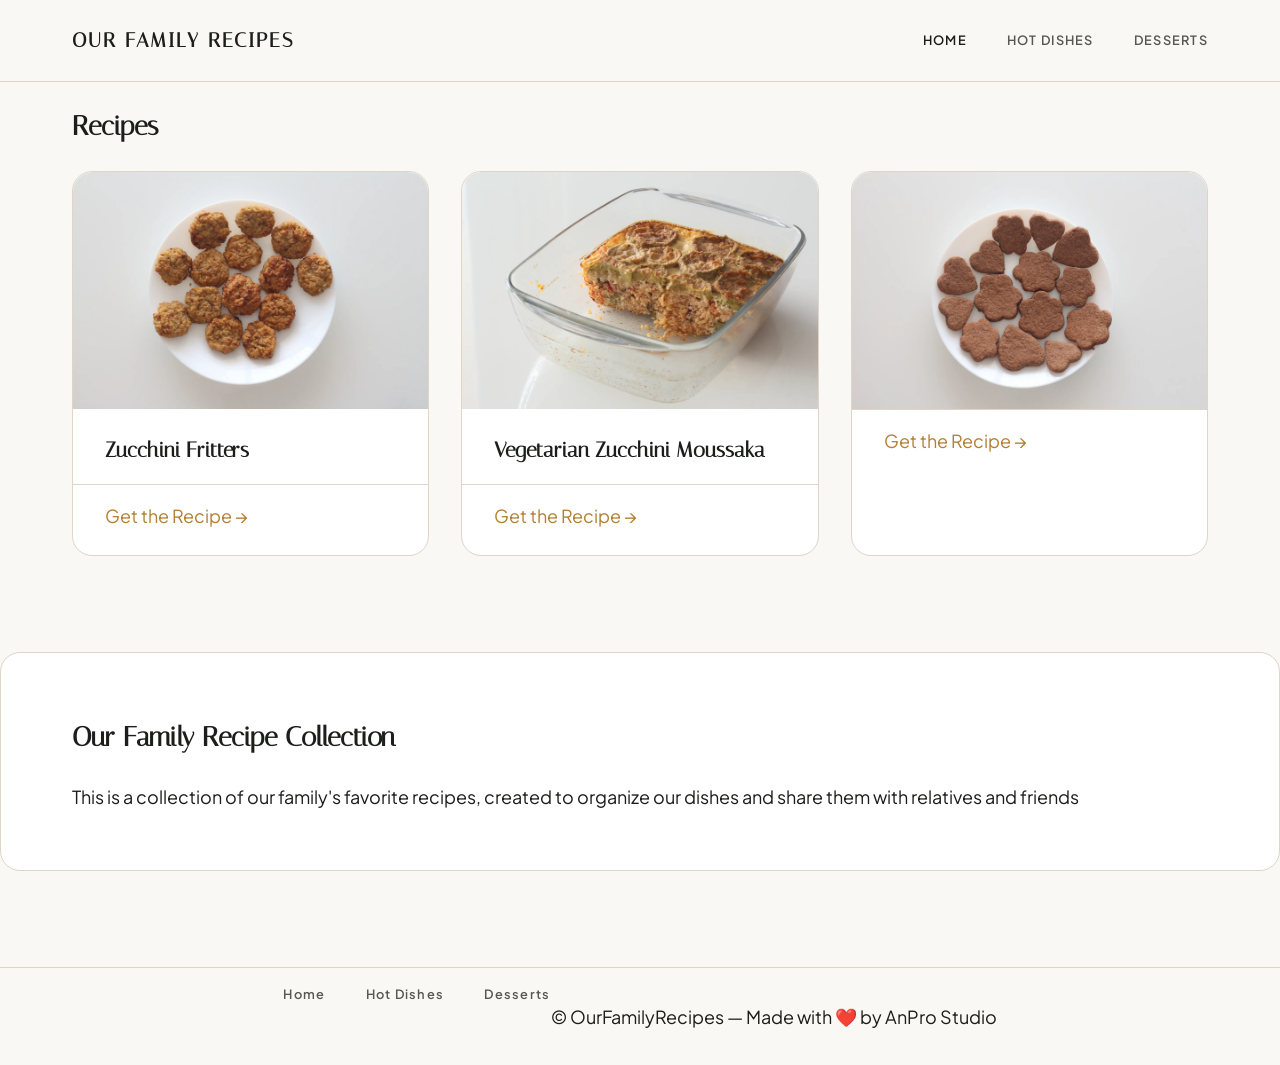
==== index.html @ 80f6c720 "Feat: link JavaScript file" ====
<!DOCTYPE html>
<html lang="en">
<head>
    <meta charset="UTF-8">
    <meta name="viewport" content="width=device-width, initial-scale=1.0">
    <title>Our Family Recipes</title>
    <link rel="preconnect" href="https://fonts.googleapis.com">
    <link rel="preconnect" href="https://fonts.gstatic.com" crossorigin">
    <link href="https://fonts.googleapis.com/css2?family=Italiana&family=Plus+Jakarta+Sans:wght@400;500;600;700&display=swap" rel="stylesheet">
    <link rel="stylesheet" href="./style.css">
</head>
<body>
    <header>
        <div class="container">
            <a href="./index.html" class="logo">Our Family Recipes</a>
            <nav>
                <ul>
                    <li><a href="./index.html" class="active">Home</a></li>
                    <li><a href="./hot-dishes/">Hot Dishes</a></li>
                    <li><a href="./desserts/">Desserts</a></li>
                </ul>
            </nav>
        </div>
    </header>

    <main>
        <section class="recipe-grid">
            <div class="container">
                <h1>Recipes</h1>
                <ul>
                    <li class="recipe-card">
                        <a href="./recipes/zucchini-fritters.html">
                            <img src="./images/zucchini-fritters.webp" alt="Zucchini fritters" width="1600" height="1067">
                            <h3>Zucchini Fritters</h3>
                            <span class="recipe-cta">Get the Recipe →</span>
                        </a>
                    </li>

                    <li class="recipe-card">
                        <a href="./recipes/vegetarian-zucchini-moussaka.html">
                            <img src="./images/vegetarian-zucchini-moussaka.webp" alt="Vegetarian zucchini moussaka" width="1600" height="1067">
                            <h3>Vegetarian Zucchini Moussaka</h3>
                            <span class="recipe-cta">Get the Recipe →</span>
                        </a>
                    </li>

                    <li class="recipe-card">
                        <a href="./recipes/gingerbread-cookies.html">
                            <img src="./images/gingerbread-cookies.webp" alt="Gingerbread cookies" width="1600" height="1067">
                            <span class="recipe-cta">Get the Recipe →</span>
                        </a>
                    </li>
                </ul>
            </div>
        </section>

        <section class="about">
            <div class="container">
                <h2>Our Family Recipe Collection</h2>
                <p>This is a collection of our family's favorite recipes, created to organize our dishes and share them with relatives and friends</p>
            </div>
        </section>
    </main>

    <footer>
        <div class="container">
            <nav class="footer-nav">
                <ul>
                    <li><a href="./index.html">Home</a></li>
                    <li><a href="./hot-dishes/">Hot Dishes</a></li>
                    <li><a href="./desserts/">Desserts</a></li>
                </ul>
            </nav>
            <p>© <span id="year"></span> OurFamilyRecipes — Made with ❤️ by AnPro Studio</p>
        </div>
    </footer>
    <script src="./script.js"></script>
</body>
</html>
---- style.css ----
/* - VARIEBLES - */

:root {
    --bg-color: #FAF8F5;
    --bg-card: #FFFFFF;
    --text-primary: #1C1E1B;
    --text-secondary: #595753;
    --font-heading: 'Italiana', serif;
    --font-body: 'Plus Jakarta Sans', sans-serif;
    --transition-smooth: all 0.3s ease;
    --radius: 1.25rem;
    --border: #dfd5c6;
}

/* - BASE - */

* {
    box-sizing: border-box;
}

body {
    min-height: 100vh;
    min-height: 100dvh;
    font-size: 1.125rem;
    font-family: var(--font-body);
    line-height: 1.65;
    -webkit-font-smoothing: antialiased;
    -moz-osx-font-smoothing: grayscale;
    color: var(--text-primary);
    background-color: var(--bg-color);
    display: flex;
    flex-direction: column;
    margin: 0;
}

ul {
    list-style-type: none;
    margin: 0;
    padding: 0;
}

a {
    text-decoration: none;
    color: inherit;
}

a:focus-visible {
    outline: 3px solid #ff9900;
    outline-offset: 4px;
}

h1, h2, h3, .logo {
    font-family: var(--font-heading);
    font-weight: 600;
}

a, .recipe-card {
    transition: var(--transition-smooth);
}

.active {
    color: var(--text-primary);
}

/* - LAYOUT - */

.container {
    max-width: 1200px;
    margin-inline: auto;
    padding-inline: 2rem;
}

/* - HEADER - */

header {
    border-bottom: 1px solid var(--border);
}

header .container {
    display: flex;
    justify-content: space-between;
    gap: 2rem;
    align-items: center;
    flex-wrap: wrap;
    font-family: var(--font-heading);
    text-transform: uppercase;
    padding-block: 1.5rem;
}

.logo {
    font-size: 1.25rem;
    letter-spacing: 0.1em;
}

nav ul {
    display: flex;
    gap: 2.5rem;
    font-family: var(--font-body);
    font-size: 0.8rem;
    font-weight: 600;
    letter-spacing: 0.1em;
    color: var(--text-secondary);
}

nav ul li:hover {
    color: var(--text-primary);
}

/* - MAIN - */

main {
    flex: 1;
} 

/* - RECIPE-FORM - */

.recipe-form {
    padding-block: 1.5rem;
}

.recipe-form .container {
    display: flex;
    justify-content: space-between;
    gap: 2rem;
    align-items: center;
    flex-wrap: wrap;
}

.recipe-form h1 {
    font-size: 2.5rem;
    margin: 0;
}

.search-form {
    flex: 0 1 340px;
    position: relative;
}

.search-form::before {
    content: "";
    position: absolute;
    left: 1rem;
    top: 50%;
    transform: translateY(-50%);
    width: 1.2rem;
    height: 1.2rem;
    pointer-events: none;
    background-image: url("data:image/svg+xml,%3Csvg xmlns='http://www.w3.org/2000/svg' viewBox='0 0 24 24' fill='none' stroke='%23666666' stroke-width='2' stroke-linecap='round' stroke-linejoin='round'%3E%3Ccircle cx='11' cy='11' r='8'%3E%3C/circle%3E%3Cline x1='21' y1='21' x2='16.65' y2='16.65'%3E%3C/line%3E%3C/svg%3E");
    background-repeat: no-repeat;
    background-size: contain;
}

.search-input {
    width: 100%;
    padding: 0.75rem 1rem 0.75rem 2.7rem;
    border-radius: var(--radius);
    background-color: var(--bg-card);
    border: 1px solid var(--border);
    outline: none;
}

/* - RECIPE-CARDS - */

.recipe-grid .container ul {
    display: flex;
    flex-wrap: wrap;
    gap: 2rem;
}

.recipe-card {
    flex: 1 1 300px;
    border-radius: var(--radius);
    border: 1px solid var(--border);
    background-color: var(--bg-card);
    display: flex;
    flex-direction: column;
}

.recipe-card img {
    width: 100%;
    height: auto;
    border-radius: var(--radius) var(--radius) 0 0;
}

.recipe-cta {
    margin-top: auto;
    padding: 1rem 2rem 1.5rem;
    border-top: 1px solid var(--border);
    color: #b37f32;
}

.recipe-card h3 {
    margin: 0;
    padding: 1.5rem 2rem 1rem 2rem;
}

.recipe-card a {
    display: flex;
    flex-direction: column;
    position: relative;
}

.category-badge {
    position: absolute;
    top: 14px;
    left: 14px;
    background: rgba(255, 255, 255, 0.92);
    backdrop-filter: blur(4px);
    padding: 4px 12px;
    border-radius: var(--radius);
    font-size: 0.65rem;
    font-weight: 700;
    letter-spacing: 1px;
    text-transform: uppercase;
    color: var(--text-primary);
}

.recipe-card:hover {
    transform: translateY(-4px);
    box-shadow: 0 10px 30px rgba(0,0,0,.08 );
}

/* - ABOUT - */

.about {
    border: 1px solid var(--border);
    background-color: var(--bg-card);
    padding-block: 2.5rem;
    margin-block: 6rem;
    border-radius: var(--radius);
}

/* - FOOTER - */
footer .container {
    display: flex;
    justify-content: center;
}

footer {
    border-top: 1px solid var(--border);
    padding-block: 1rem;
}
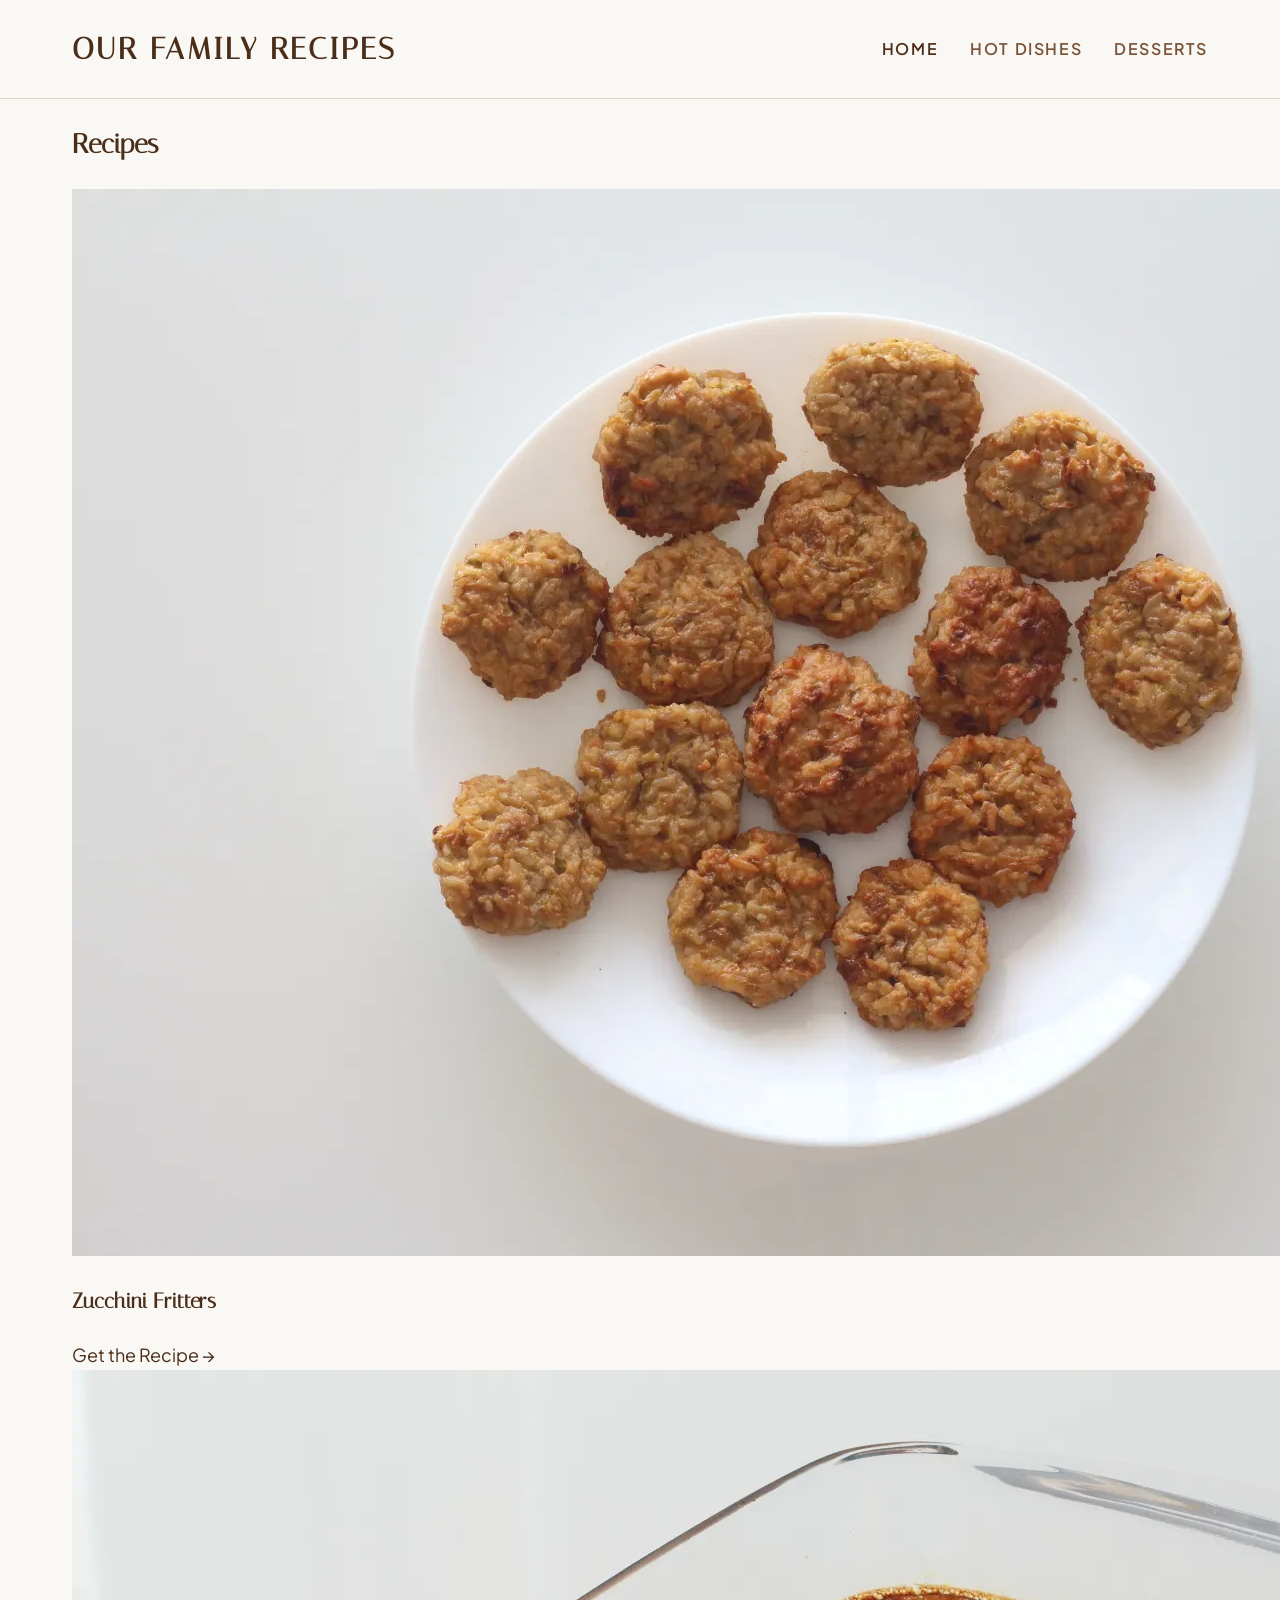
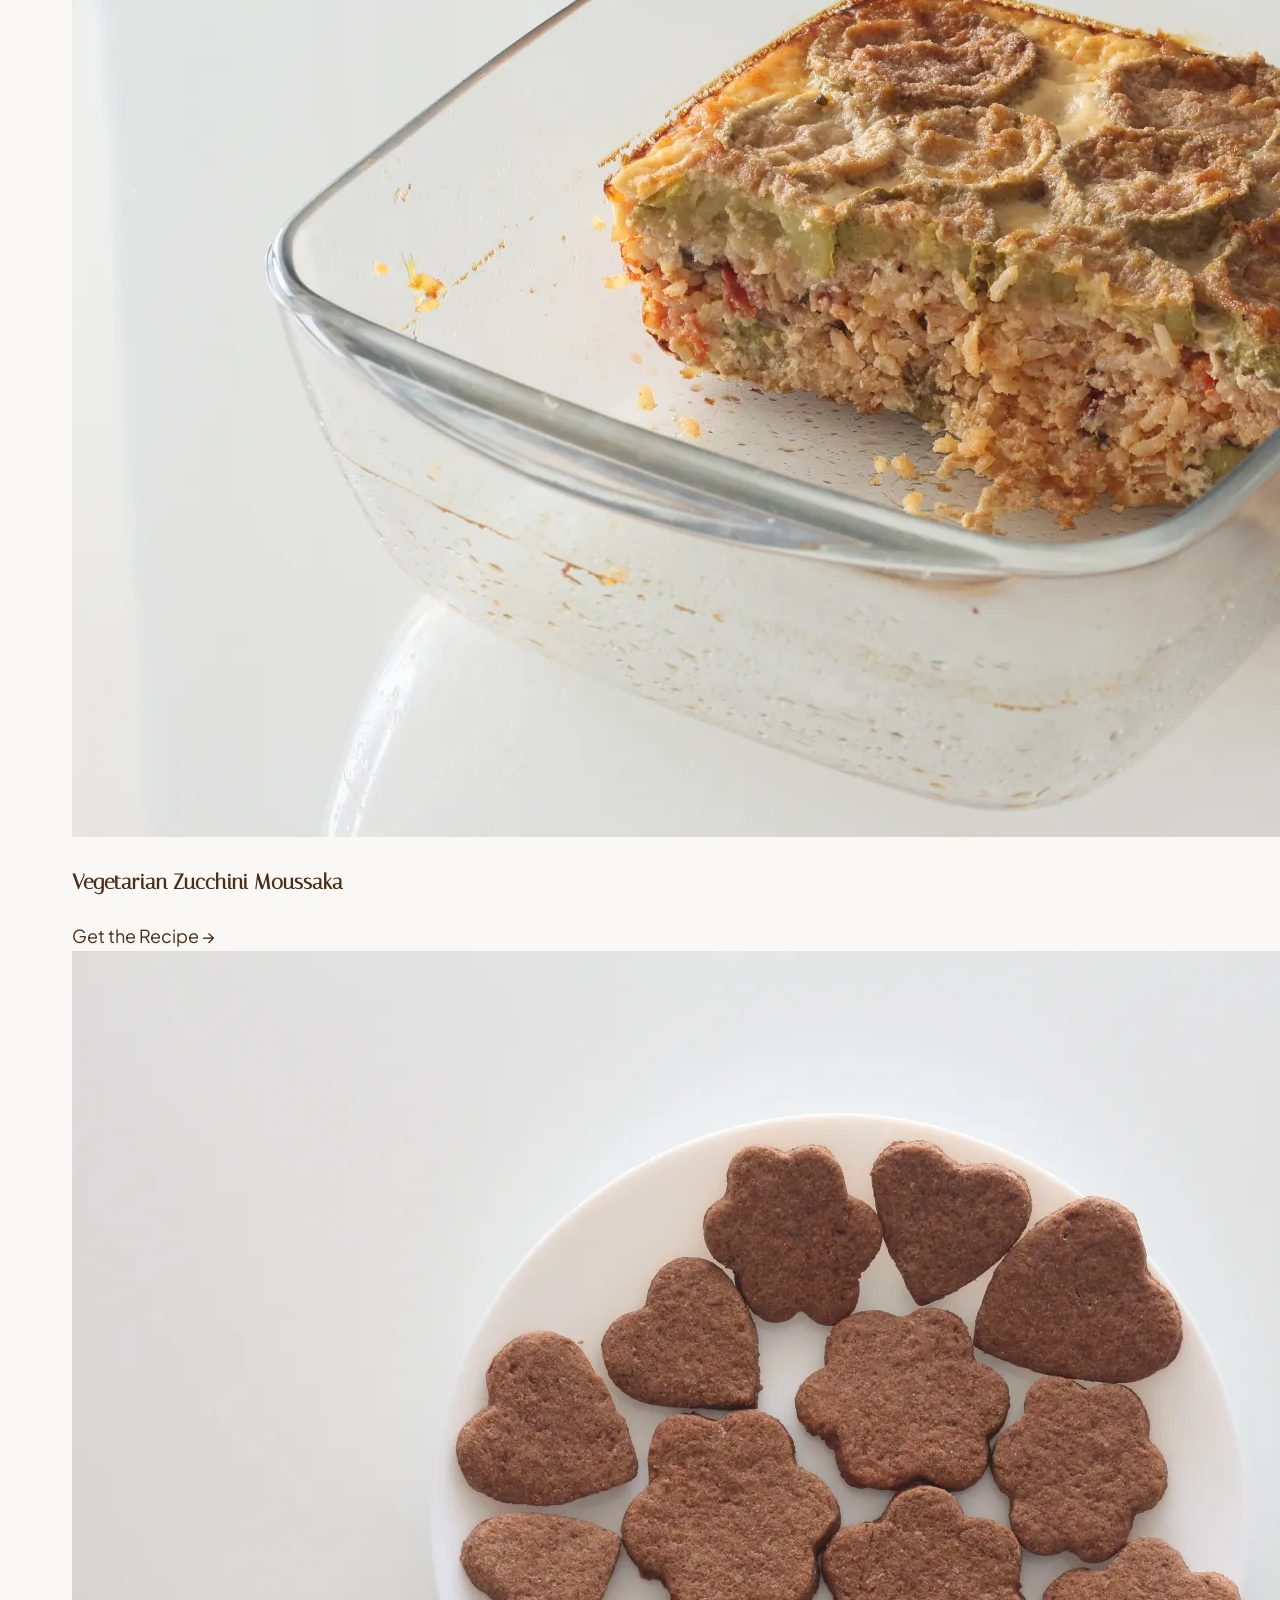
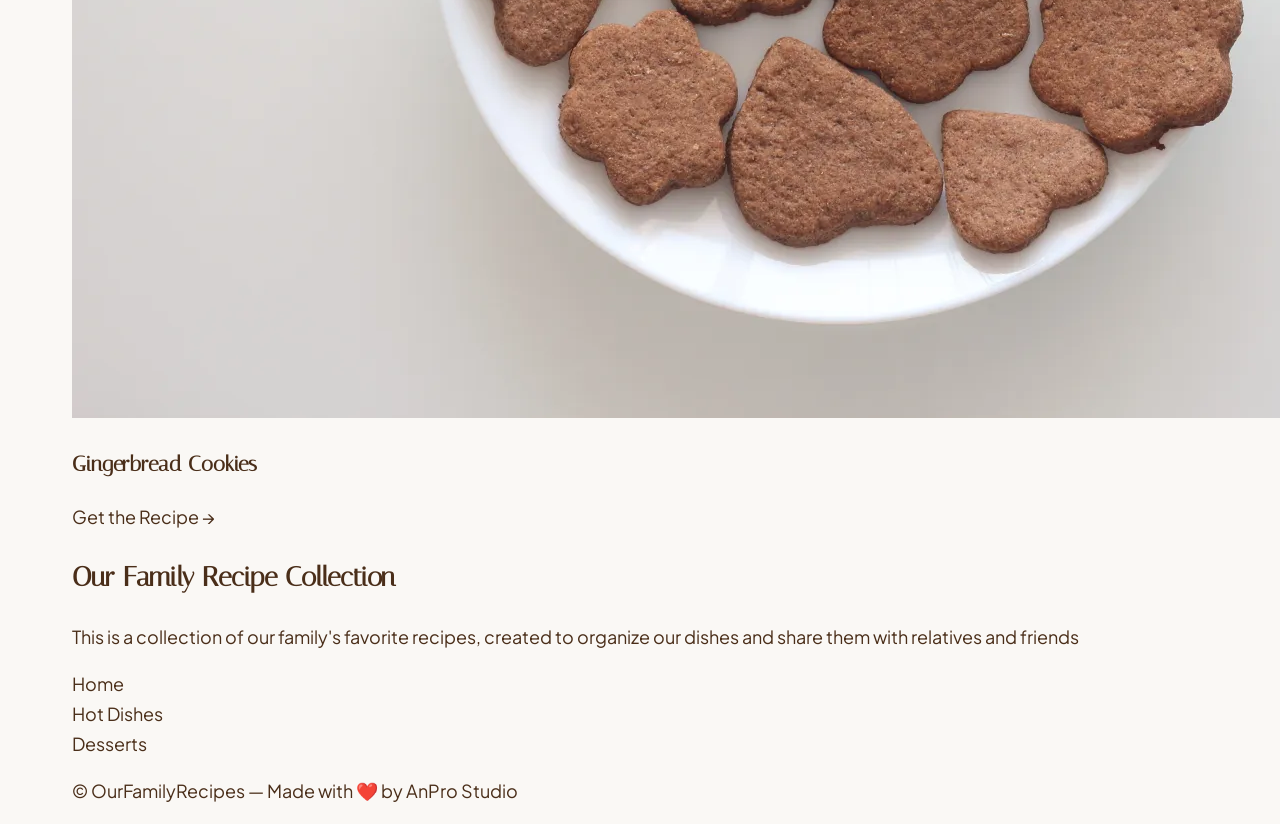
==== commit 6a6712a4: "Feat: add title to gingerbread cookies card" ====
--- a/index.html
+++ b/index.html
@@ -47,6 +47,7 @@
                     <li class="recipe-card">
                         <a href="./recipes/gingerbread-cookies.html">
                             <img src="./images/gingerbread-cookies.webp" alt="Gingerbread cookies" width="1600" height="1067">
+                            <h3>Gingerbread Cookies</h3>
                             <span class="recipe-cta">Get the Recipe →</span>
                         </a>
                     </li>
--- a/style.css
+++ b/style.css
@@ -1,50 +1,65 @@
-/* - VARIEBLES - */
+/* ==========================================================================
+   Design Tokens
+   ========================================================================== */
 
 :root {
-    --bg-color: #FAF8F5;
-    --bg-card: #FFFFFF;
-    --text-primary: #1C1E1B;
-    --text-secondary: #595753;
+    /* Colors: Surfaces */
+    --color-bg-base: #faf8f5;
+    --color-bg-surface: #ffffff;
+
+    /* Colors: Typography & Accents */
+    --color-text-primary: #4a2e19;
+    --color-text-secondary: #7a5338;
+    --text-accent: #c4722b;
+
+    /* Colors: Borders */
+    --color-border: #dfd5c6;
+
+    /* Typography */
     --font-heading: 'Italiana', serif;
     --font-body: 'Plus Jakarta Sans', sans-serif;
-    --transition-smooth: all 0.3s ease;
-    --radius: 1.25rem;
-    --border: #dfd5c6;
+
+    /* Layout & Motion */
+    --radius-lg: 1.25rem;
+    --transition-base: all 0.3s ease;
 }
 
-/* - BASE - */
+/* ==========================================================================
+   Base
+   ========================================================================== */
 
-* {
+   *, *::before, *::after {
     box-sizing: border-box;
-}
+   }
 
-body {
+   body {
     min-height: 100vh;
     min-height: 100dvh;
+    font-family: var(--font-body);
     font-size: 1.125rem;
-    font-family: var(--font-body);
     line-height: 1.65;
+    color: var(--color-text-primary);
+    background-color: var(--color-bg-base);
     -webkit-font-smoothing: antialiased;
     -moz-osx-font-smoothing: grayscale;
-    color: var(--text-primary);
-    background-color: var(--bg-color);
+    text-rendering: optimizeLegibility;
     display: flex;
     flex-direction: column;
     margin: 0;
-}
+   }
 
-ul {
+   ul {
     list-style-type: none;
     margin: 0;
     padding: 0;
-}
+   }
 
-a {
+   a {
     text-decoration: none;
     color: inherit;
-}
+   }
 
-a:focus-visible {
+   a:focus-visible {
     outline: 3px solid #ff9900;
     outline-offset: 4px;
 }
@@ -55,188 +70,57 @@
 }
 
 a, .recipe-card {
-    transition: var(--transition-smooth);
+    transition: var(--transition-base);
 }
 
 .active {
-    color: var(--text-primary);
+    color: var(--color-text-primary);
 }
 
-/* - LAYOUT - */
+/* ==========================================================================
+   Layout
+   ========================================================================== */
 
 .container {
-    max-width: 1200px;
+    max-width: 75rem;
     margin-inline: auto;
     padding-inline: 2rem;
 }
 
-/* - HEADER - */
+/* ==========================================================================
+   Header
+   ========================================================================== */
 
 header {
-    border-bottom: 1px solid var(--border);
+    border-bottom: 1px solid var(--color-border);
 }
 
 header .container {
     display: flex;
+    flex-wrap: wrap;
     justify-content: space-between;
     gap: 2rem;
     align-items: center;
-    flex-wrap: wrap;
-    font-family: var(--font-heading);
+    padding-block: 1.5rem;
     text-transform: uppercase;
-    padding-block: 1.5rem;
+}
+
+header .container ul {
+    display: flex;
+    gap: 2rem;
+    font-family: var(--font-body);
+    font-size: 1rem;
+    font-weight: 600;
+    letter-spacing: 0.1em;
+    color: var(--color-text-secondary);
 }
 
 .logo {
-    font-size: 1.25rem;
-    letter-spacing: 0.1em;
+    font-size: 1.9rem;
+    letter-spacing: 0.08em;
 }
 
-nav ul {
-    display: flex;
-    gap: 2.5rem;
-    font-family: var(--font-body);
-    font-size: 0.8rem;
-    font-weight: 600;
-    letter-spacing: 0.1em;
-    color: var(--text-secondary);
+.logo:hover {
+    color: var(--text-accent);
 }
 
-nav ul li:hover {
-    color: var(--text-primary);
-}
-
-/* - MAIN - */
-
-main {
-    flex: 1;
-} 
-
-/* - RECIPE-FORM - */
-
-.recipe-form {
-    padding-block: 1.5rem;
-}
-
-.recipe-form .container {
-    display: flex;
-    justify-content: space-between;
-    gap: 2rem;
-    align-items: center;
-    flex-wrap: wrap;
-}
-
-.recipe-form h1 {
-    font-size: 2.5rem;
-    margin: 0;
-}
-
-.search-form {
-    flex: 0 1 340px;
-    position: relative;
-}
-
-.search-form::before {
-    content: "";
-    position: absolute;
-    left: 1rem;
-    top: 50%;
-    transform: translateY(-50%);
-    width: 1.2rem;
-    height: 1.2rem;
-    pointer-events: none;
-    background-image: url("data:image/svg+xml,%3Csvg xmlns='http://www.w3.org/2000/svg' viewBox='0 0 24 24' fill='none' stroke='%23666666' stroke-width='2' stroke-linecap='round' stroke-linejoin='round'%3E%3Ccircle cx='11' cy='11' r='8'%3E%3C/circle%3E%3Cline x1='21' y1='21' x2='16.65' y2='16.65'%3E%3C/line%3E%3C/svg%3E");
-    background-repeat: no-repeat;
-    background-size: contain;
-}
-
-.search-input {
-    width: 100%;
-    padding: 0.75rem 1rem 0.75rem 2.7rem;
-    border-radius: var(--radius);
-    background-color: var(--bg-card);
-    border: 1px solid var(--border);
-    outline: none;
-}
-
-/* - RECIPE-CARDS - */
-
-.recipe-grid .container ul {
-    display: flex;
-    flex-wrap: wrap;
-    gap: 2rem;
-}
-
-.recipe-card {
-    flex: 1 1 300px;
-    border-radius: var(--radius);
-    border: 1px solid var(--border);
-    background-color: var(--bg-card);
-    display: flex;
-    flex-direction: column;
-}
-
-.recipe-card img {
-    width: 100%;
-    height: auto;
-    border-radius: var(--radius) var(--radius) 0 0;
-}
-
-.recipe-cta {
-    margin-top: auto;
-    padding: 1rem 2rem 1.5rem;
-    border-top: 1px solid var(--border);
-    color: #b37f32;
-}
-
-.recipe-card h3 {
-    margin: 0;
-    padding: 1.5rem 2rem 1rem 2rem;
-}
-
-.recipe-card a {
-    display: flex;
-    flex-direction: column;
-    position: relative;
-}
-
-.category-badge {
-    position: absolute;
-    top: 14px;
-    left: 14px;
-    background: rgba(255, 255, 255, 0.92);
-    backdrop-filter: blur(4px);
-    padding: 4px 12px;
-    border-radius: var(--radius);
-    font-size: 0.65rem;
-    font-weight: 700;
-    letter-spacing: 1px;
-    text-transform: uppercase;
-    color: var(--text-primary);
-}
-
-.recipe-card:hover {
-    transform: translateY(-4px);
-    box-shadow: 0 10px 30px rgba(0,0,0,.08 );
-}
-
-/* - ABOUT - */
-
-.about {
-    border: 1px solid var(--border);
-    background-color: var(--bg-card);
-    padding-block: 2.5rem;
-    margin-block: 6rem;
-    border-radius: var(--radius);
-}
-
-/* - FOOTER - */
-footer .container {
-    display: flex;
-    justify-content: center;
-}
-
-footer {
-    border-top: 1px solid var(--border);
-    padding-block: 1rem;
-}
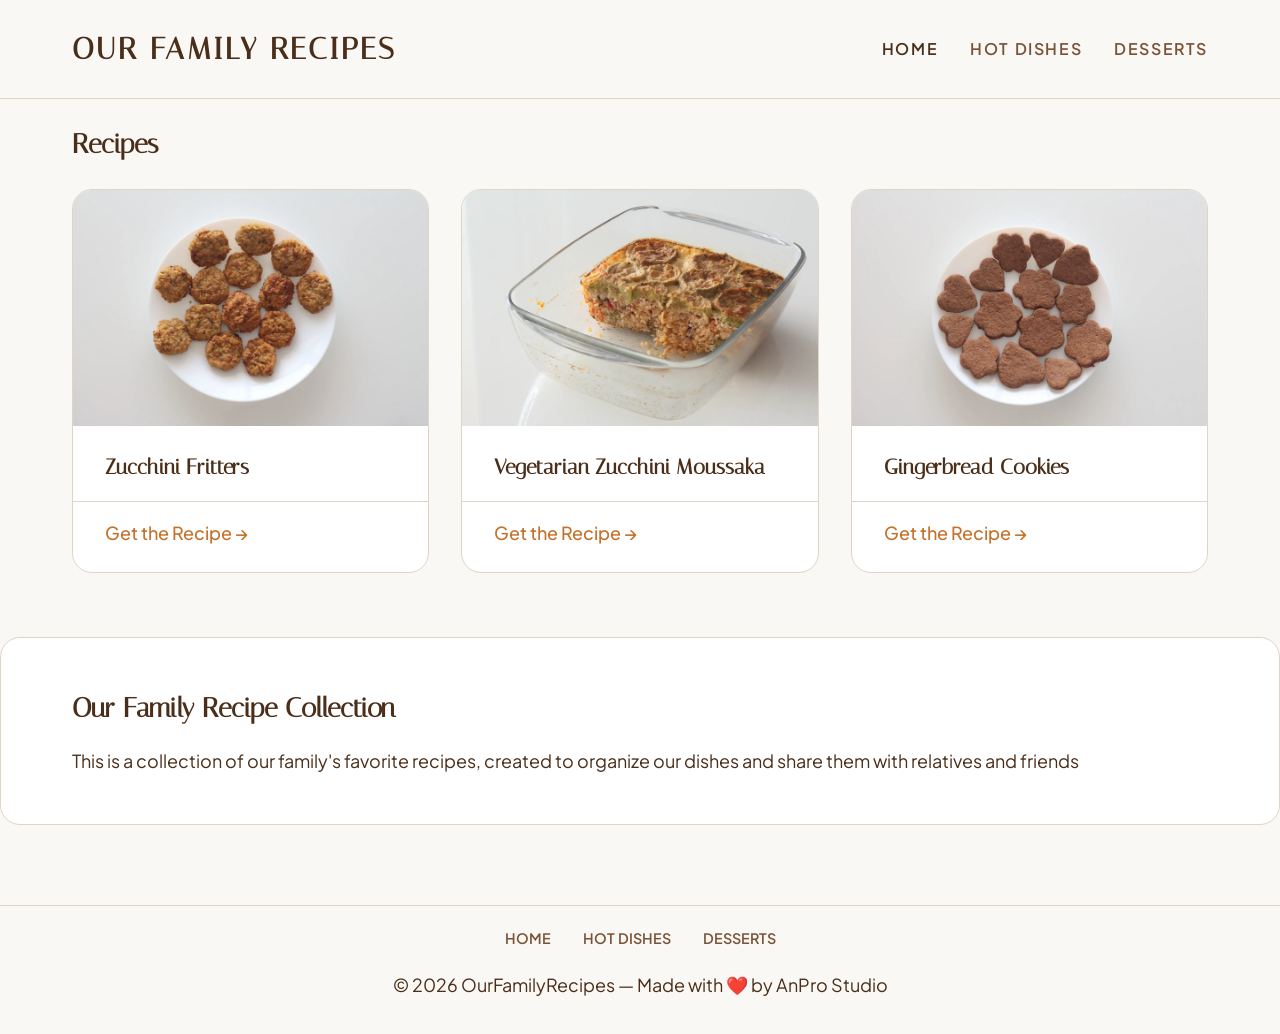
==== commit 7b5ac88d: "Fix: fix broken font preconnect tag syntax" ====
--- a/index.html
+++ b/index.html
@@ -5,7 +5,7 @@
     <meta name="viewport" content="width=device-width, initial-scale=1.0">
     <title>Our Family Recipes</title>
     <link rel="preconnect" href="https://fonts.googleapis.com">
-    <link rel="preconnect" href="https://fonts.gstatic.com" crossorigin">
+    <link rel="preconnect" href="https://fonts.gstatic.com" crossorigin>
     <link href="https://fonts.googleapis.com/css2?family=Italiana&family=Plus+Jakarta+Sans:wght@400;500;600;700&display=swap" rel="stylesheet">
     <link rel="stylesheet" href="./style.css">
 </head>
--- a/style.css
+++ b/style.css
@@ -28,11 +28,11 @@
    Base
    ========================================================================== */
 
-   *, *::before, *::after {
+*, *::before, *::after {
     box-sizing: border-box;
-   }
-
-   body {
+}
+
+body {
     min-height: 100vh;
     min-height: 100dvh;
     font-family: var(--font-body);
@@ -46,20 +46,20 @@
     display: flex;
     flex-direction: column;
     margin: 0;
-   }
-
-   ul {
+}
+
+ul {
     list-style-type: none;
     margin: 0;
     padding: 0;
-   }
-
-   a {
+}
+
+a {
     text-decoration: none;
     color: inherit;
-   }
-
-   a:focus-visible {
+}
+
+a:focus-visible {
     outline: 3px solid #ff9900;
     outline-offset: 4px;
 }
@@ -124,3 +124,182 @@
     color: var(--text-accent);
 }
 
+/* ==========================================================================
+   Main: Recipe Grid
+   ========================================================================== */
+
+.recipe-card {
+    display: flex;
+    flex-direction: column;
+    background-color: var(--color-bg-surface);
+    border: 1px solid var(--color-border);
+    border-radius: var(--radius-lg);
+    overflow: hidden;
+}
+
+.recipe-card img {
+    width: 100%;
+    height: auto;
+}
+
+.recipe-grid .container ul {
+    display: grid;
+    grid-template-columns: repeat(auto-fit,
+    minmax(300px, 1fr));
+    gap: 2rem;
+}
+
+.recipe-card h3 {
+    margin: 0;
+    padding: 1.5rem 2rem 1rem 2rem;
+}
+
+.recipe-cta {
+    padding: 1rem 2rem 1.5rem;
+    margin-top: auto;
+    font-weight: 500;
+    border-top: 1px solid var(--color-border);
+    color: var(--text-accent);
+}
+
+.recipe-card a {
+    display: flex;
+    flex-direction: column;
+    height: 100%;
+}
+
+.recipe-card:hover {
+    transform: translateY(-4px);
+    box-shadow: 0 10px 30px rgba(0, 0, 0, 0.04);
+}
+
+.recipe-card:hover .recipe-cta {
+    color: #8e6427;
+}
+
+/* ==========================================================================
+   Main: About
+   ========================================================================== */
+
+.about {
+    background-color: var(--color-bg-surface);
+    border: 1px solid var(--color-border);
+    border-radius: var(--radius-lg);
+    margin-block: 4rem;
+    padding: 3rem 2rem;
+    background-color: var(--color-bg-surface);
+}
+
+.about .container h2 {
+    margin-block: 0 1rem;
+}
+
+.about .container p {
+    margin: 0;
+}
+
+main {
+    flex: 1;
+}
+
+/* ==========================================================================
+   Footer
+   ========================================================================== */
+
+footer {
+    border-top: 1px solid var(--color-border);
+    padding-block: 1rem;
+    margin-top: 1rem;
+}
+
+footer .container {
+    display: flex;
+    flex-direction: column;
+    align-items: center;
+}
+
+.footer-nav ul {
+    display: flex;
+    gap: 2rem;
+}
+
+.footer-nav a {
+    font-size: 0.9rem;
+    font-weight: 600;
+    color: var(--color-text-secondary);
+    transition: var(--transition-base);
+    text-transform: uppercase;
+}
+
+.footer-nav a:hover {
+    color: var(--color-text-primary);
+}
+
+/* ==========================================================================
+   Recipe Page
+   ========================================================================== */
+
+.recipe-page img {
+    width: 100%;
+    height: auto;
+    border-radius: var(--radius-lg);
+}
+
+.recipe-content {
+    margin-top: 3rem;
+}
+
+.ingredients-list {
+    background-color: var(--color-bg-surface);
+    border: 1px solid var(--color-border);
+    border-radius: var(--radius-lg);
+    padding: 1rem 3.5rem 1.8rem;
+}
+
+.directions-list {
+    padding-block: 2rem;
+}
+
+.ingredients-list li {
+    padding-block: 0.75rem;
+    border-bottom: 1px solid var(--color-border);
+    break-inside: avoid;
+}
+
+.directions-list li {
+    display: flex;
+    gap: 1.25rem;
+    align-items: flex-start;
+    padding-block: 0.75rem;
+}
+
+.directions-list span {
+    background-color: var(--color-bg-surface);
+    border: 1px solid var(--color-border);
+    font-size: 1rem;
+    width: 2.25rem;
+    height: 2.25rem;
+    border-radius: 50%;
+    display: flex;
+    justify-content: center;
+    align-items: center;
+    flex-shrink: 0;
+}
+
+.directions-list p {
+    margin: 0;
+    padding-top: 0.12rem;
+}
+
+.ingredients-list h3 {
+    margin-block: 2.3rem 0.8rem;
+}
+
+.back-link {
+    color: var(--text-accent);
+    padding: 1rem 1.5rem 1rem 0;
+}
+
+.back-link:hover {
+    color: #8e6427;
+}
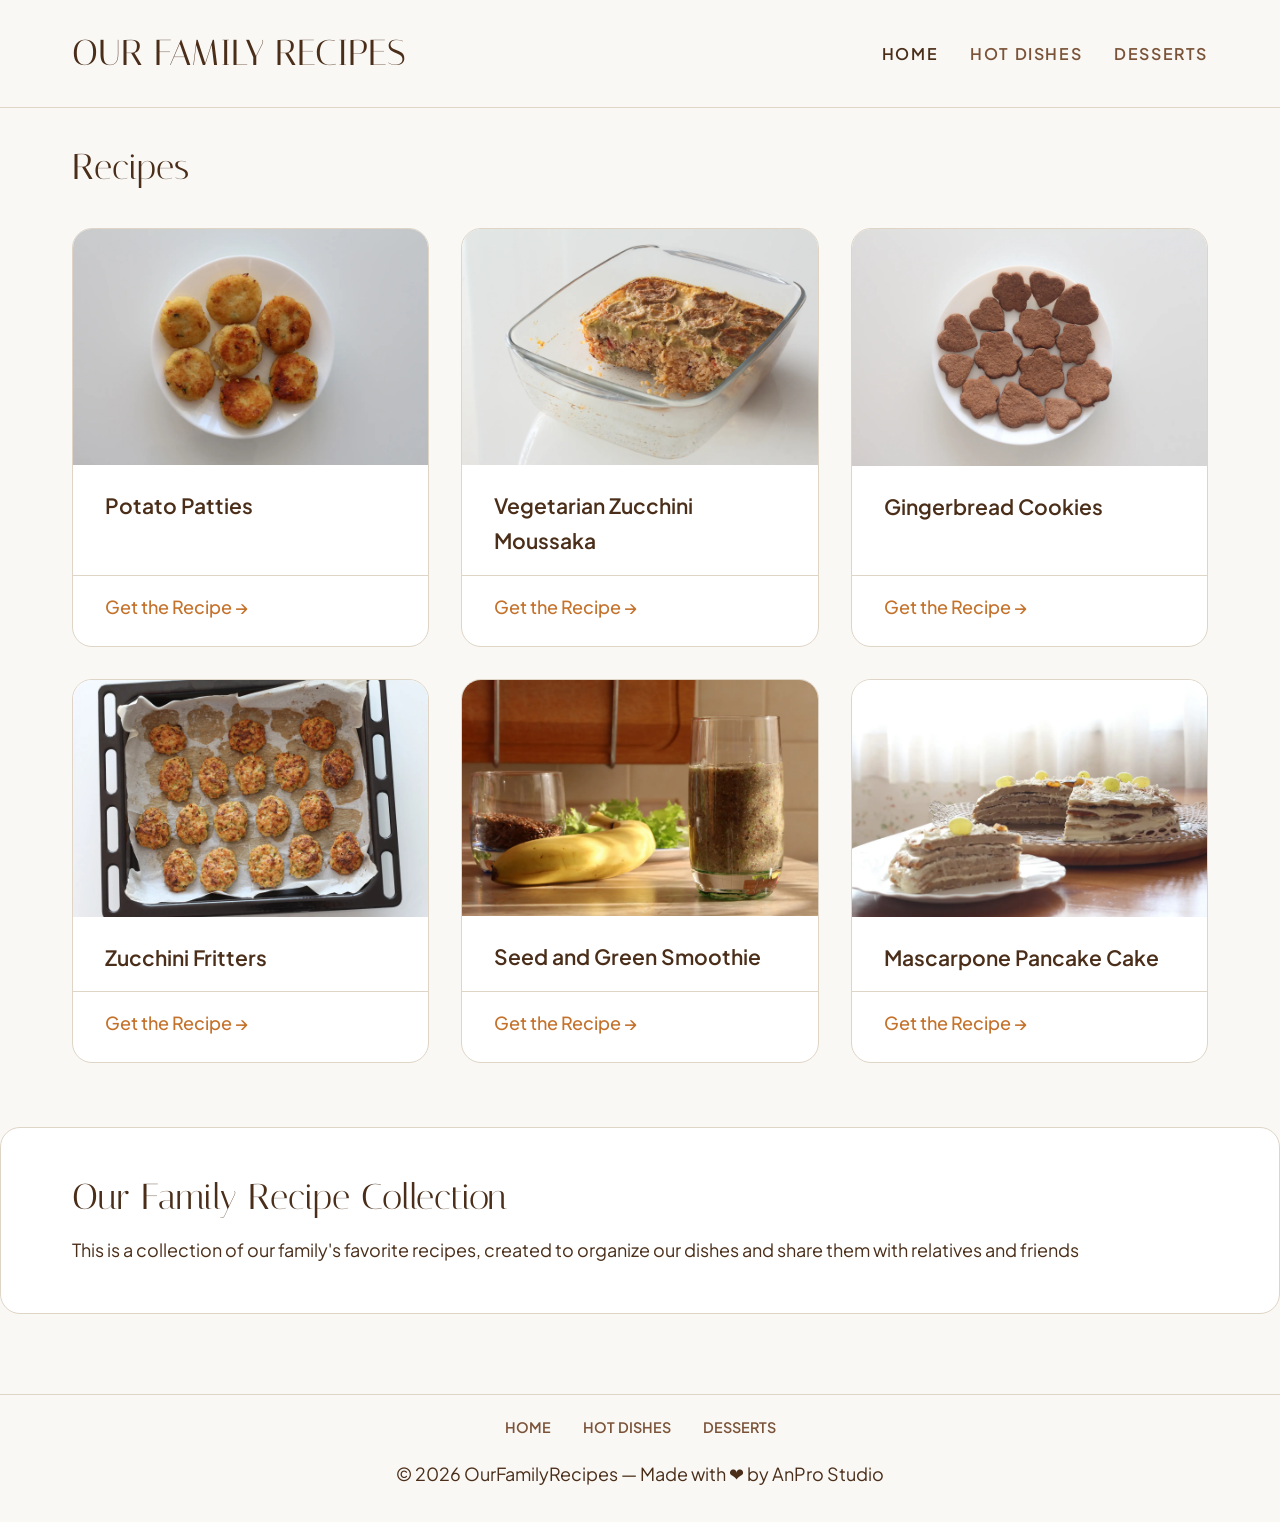
==== commit ca012e33: "Feat: add new recipes" ====
--- a/index.html
+++ b/index.html
@@ -15,7 +15,7 @@
             <a href="./index.html" class="logo">Our Family Recipes</a>
             <nav>
                 <ul>
-                    <li><a href="./index.html" class="active">Home</a></li>
+                    <li><a href="./index.html" aria-current="page">Home</a></li>
                     <li><a href="./hot-dishes/">Hot Dishes</a></li>
                     <li><a href="./desserts/">Desserts</a></li>
                 </ul>
@@ -29,9 +29,9 @@
                 <h1>Recipes</h1>
                 <ul>
                     <li class="recipe-card">
-                        <a href="./recipes/zucchini-fritters.html">
-                            <img src="./images/zucchini-fritters.webp" alt="Zucchini fritters" width="1600" height="1067">
-                            <h3>Zucchini Fritters</h3>
+                        <a href="./recipes/potato-patties.html">
+                            <img src="./images/potato-patties.webp" alt="Potato patties" width="1600" height="1067">
+                            <h3>Potato Patties</h3>
                             <span class="recipe-cta">Get the Recipe →</span>
                         </a>
                     </li>
@@ -48,6 +48,32 @@
                         <a href="./recipes/gingerbread-cookies.html">
                             <img src="./images/gingerbread-cookies.webp" alt="Gingerbread cookies" width="1600" height="1067">
                             <h3>Gingerbread Cookies</h3>
+                            <span class="recipe-cta">Get the Recipe →</span>
+                        </a>
+                    </li>
+
+                    <li class="recipe-card">
+                        <a href="./recipes/zucchini-fritters.html">
+                            <img src="./images/zucchini-fritters.webp" alt="Zucchini fritters" width="1600" height="1067">
+                            <h3>Zucchini Fritters</h3>
+                            <span class="recipe-cta">Get the Recipe →</span>
+                        </a>
+                    </li>
+
+                    <li class="recipe-card">
+                        <a href="./recipes/seed-and-green-smoothie.html">
+                            <img src="./images/seed-and-green-smoothie.webp" alt="Seed and green smoothie" width="1601" height="1067">
+                            <h3>Seed and Green Smoothie</h3>
+                            <span class="recipe-cta">Get the Recipe →</span>
+                        </a>
+                    </li>
+
+
+
+                    <li class="recipe-card">
+                        <a href="./recipes/mascarpone-pancake-cake.html">
+                            <img src="./images/mascarpone-pancake-cake.webp" alt="Mascarpone pancake cake" width="1600" height="1067">
+                            <h3>Mascarpone Pancake Cake</h3>
                             <span class="recipe-cta">Get the Recipe →</span>
                         </a>
                     </li>
--- a/style.css
+++ b/style.css
@@ -10,14 +10,16 @@
     /* Colors: Typography & Accents */
     --color-text-primary: #4a2e19;
     --color-text-secondary: #7a5338;
-    --text-accent: #c4722b;
+    --color-accent: #c4722b;
+    --color-accent-hover: #8e6427;
+    --color-focus: #ff9900;
 
     /* Colors: Borders */
     --color-border: #dfd5c6;
 
     /* Typography */
-    --font-heading: 'Italiana', serif;
-    --font-body: 'Plus Jakarta Sans', sans-serif;
+    --font-heading: 'Italiana', Georgia, serif;
+    --font-body: 'Plus Jakarta Sans', system-ui, -apple-system, sans-serif;
 
     /* Layout & Motion */
     --radius-lg: 1.25rem;
@@ -60,12 +62,17 @@
 }
 
 a:focus-visible {
-    outline: 3px solid #ff9900;
+    outline: 3px solid var(--color-focus);
     outline-offset: 4px;
 }
 
-h1, h2, h3, .logo {
+h1, h2, .logo {
     font-family: var(--font-heading);
+    font-weight: 400;
+    font-size: 2.25rem;
+}
+
+h3 {
     font-weight: 600;
 }
 
@@ -73,7 +80,7 @@
     transition: var(--transition-base);
 }
 
-.active {
+nav a[aria-current="page"] {
     color: var(--color-text-primary);
 }
 
@@ -115,13 +122,8 @@
     color: var(--color-text-secondary);
 }
 
-.logo {
-    font-size: 1.9rem;
-    letter-spacing: 0.08em;
-}
-
 .logo:hover {
-    color: var(--text-accent);
+    color: var(--color-accent);
 }
 
 /* ==========================================================================
@@ -159,7 +161,7 @@
     margin-top: auto;
     font-weight: 500;
     border-top: 1px solid var(--color-border);
-    color: var(--text-accent);
+    color: var(--color-accent);
 }
 
 .recipe-card a {
@@ -174,7 +176,7 @@
 }
 
 .recipe-card:hover .recipe-cta {
-    color: #8e6427;
+    color: var(--color-accent-hover);
 }
 
 /* ==========================================================================
@@ -187,11 +189,11 @@
     border-radius: var(--radius-lg);
     margin-block: 4rem;
     padding: 3rem 2rem;
-    background-color: var(--color-bg-surface);
 }
 
 .about .container h2 {
     margin-block: 0 1rem;
+    line-height: 1.2;
 }
 
 .about .container p {
@@ -296,10 +298,10 @@
 }
 
 .back-link {
-    color: var(--text-accent);
+    color: var(--color-accent);
     padding: 1rem 1.5rem 1rem 0;
 }
 
 .back-link:hover {
-    color: #8e6427;
+    color: var(--color-accent-hover);
 }
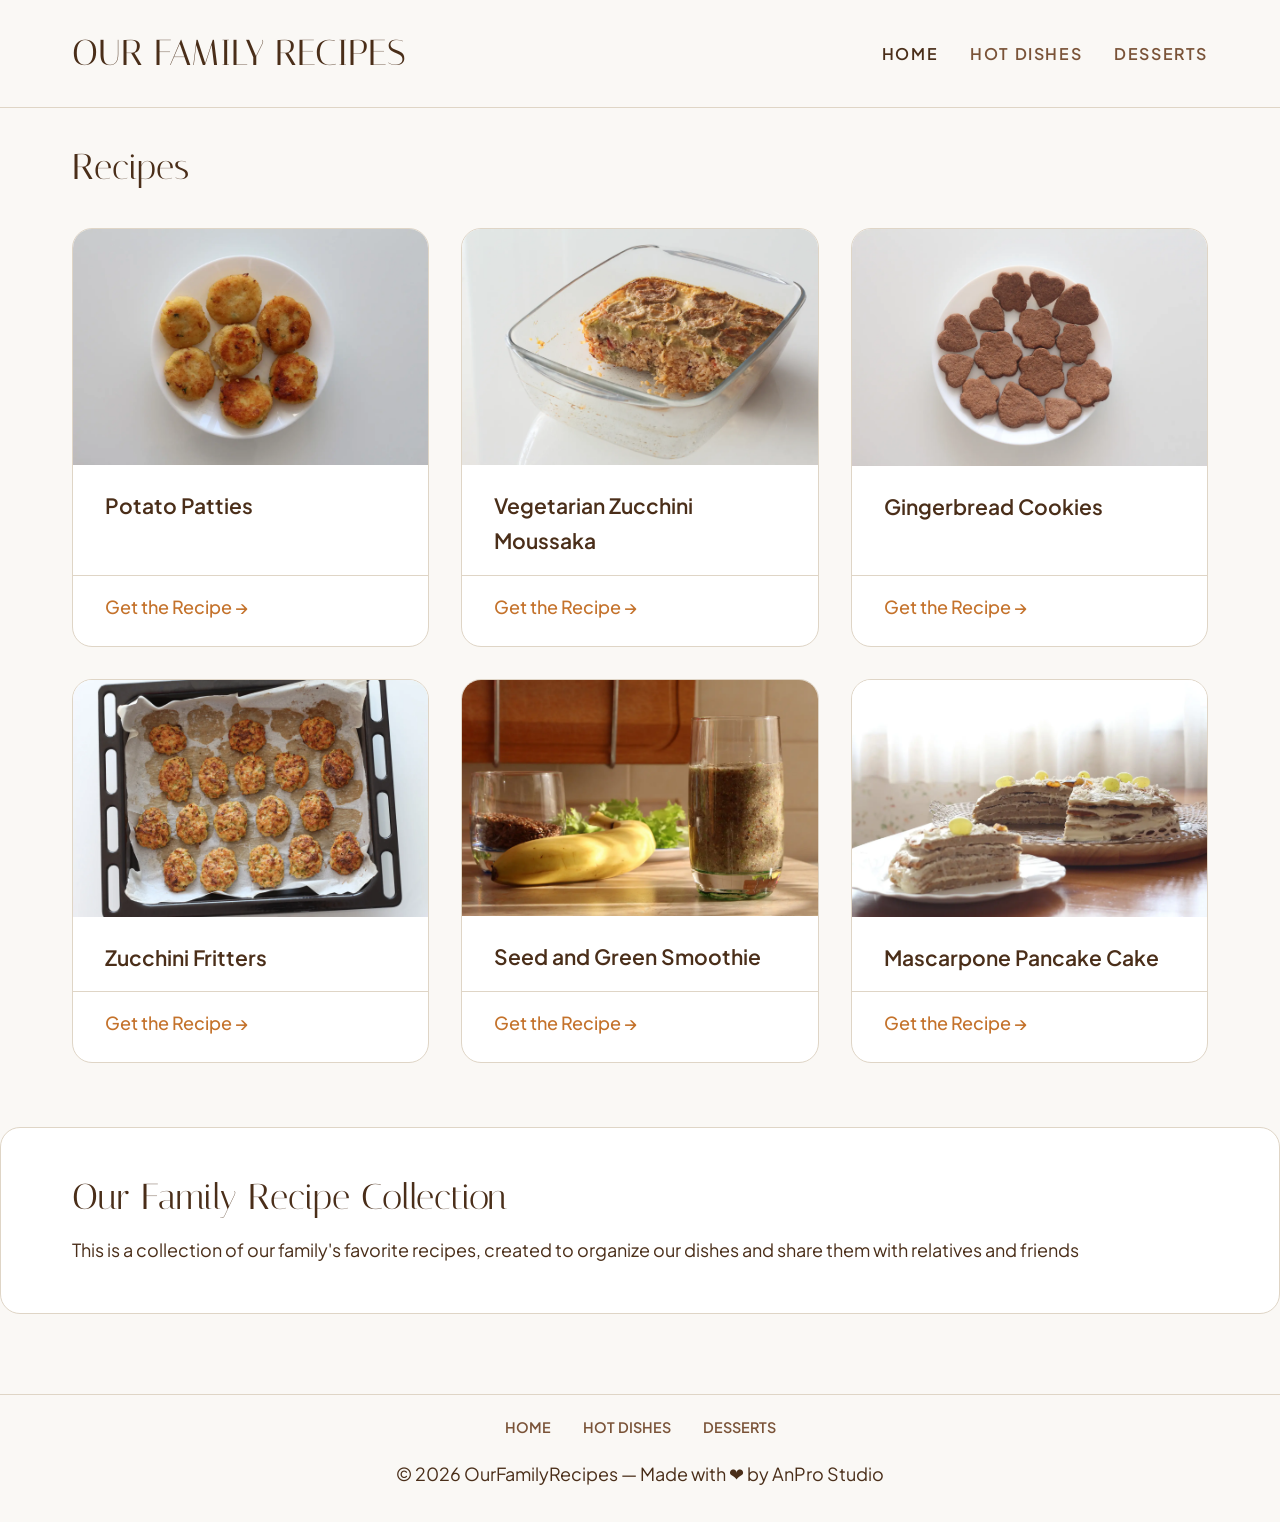
==== commit c12f9b14: "Feat: add new recipes" ====
--- a/index.html
+++ b/index.html
@@ -68,8 +68,6 @@
                         </a>
                     </li>
 
-
-
                     <li class="recipe-card">
                         <a href="./recipes/mascarpone-pancake-cake.html">
                             <img src="./images/mascarpone-pancake-cake.webp" alt="Mascarpone pancake cake" width="1600" height="1067">
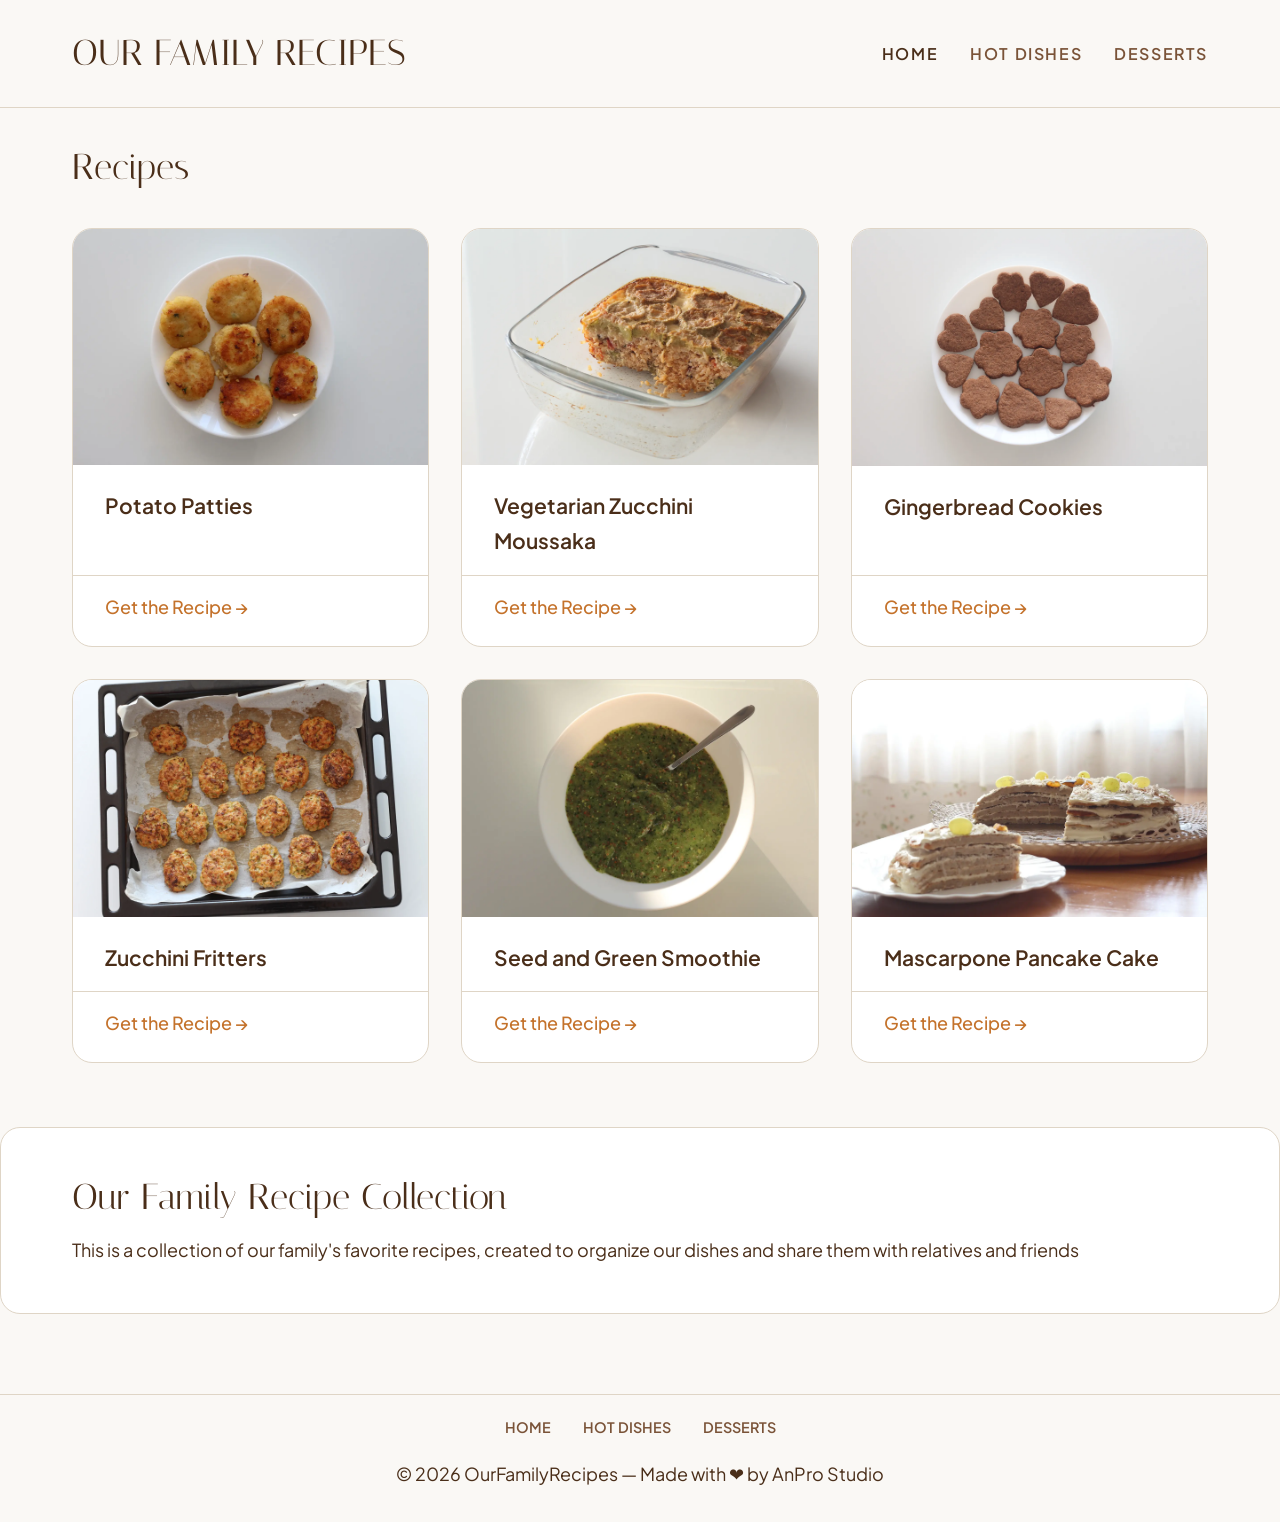
==== commit 8f5aa6f4: "Fix: update smoothie image width to 1600" ====
--- a/index.html
+++ b/index.html
@@ -62,7 +62,7 @@
 
                     <li class="recipe-card">
                         <a href="./recipes/seed-and-green-smoothie.html">
-                            <img src="./images/seed-and-green-smoothie.webp" alt="Seed and green smoothie" width="1601" height="1067">
+                            <img src="./images/seed-and-green-smoothie.webp" alt="Seed and green smoothie" width="1600" height="1067">
                             <h3>Seed and Green Smoothie</h3>
                             <span class="recipe-cta">Get the Recipe →</span>
                         </a>
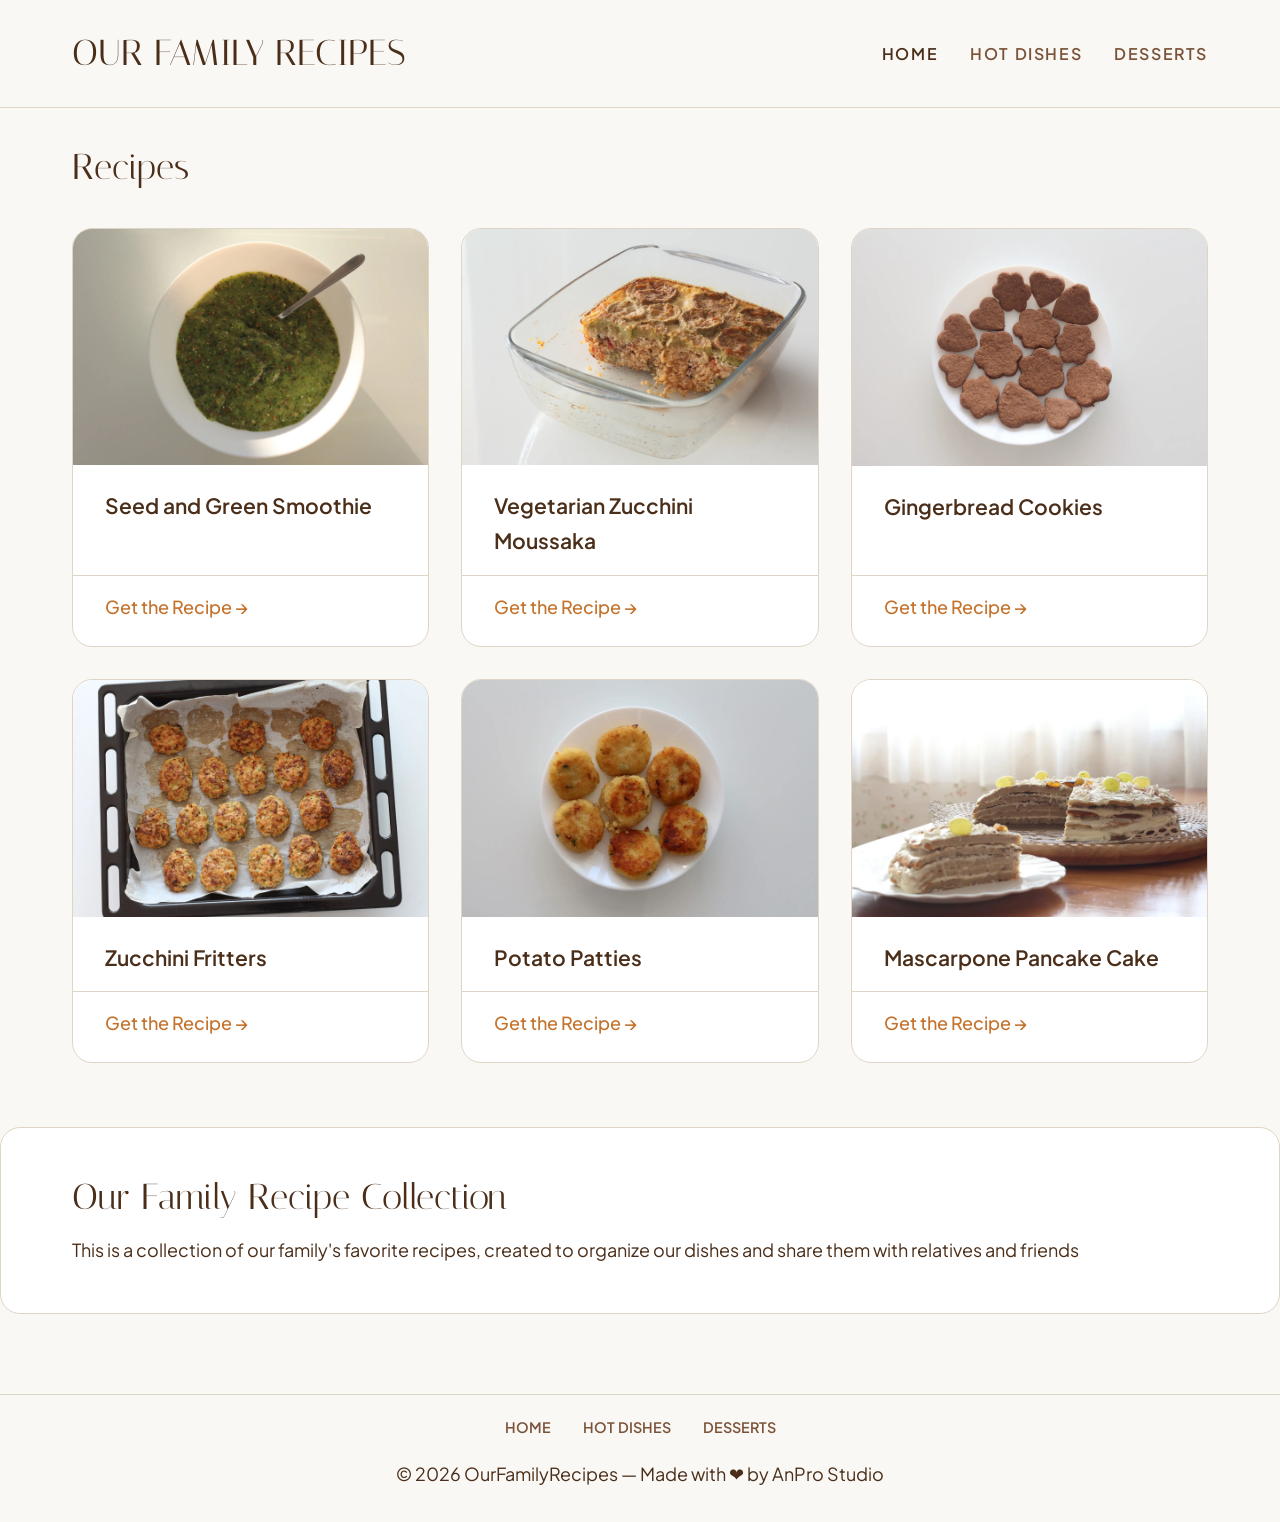
==== commit 2bd34d46: "Refactor: reorder list items" ====
--- a/index.html
+++ b/index.html
@@ -29,9 +29,9 @@
                 <h1>Recipes</h1>
                 <ul>
                     <li class="recipe-card">
-                        <a href="./recipes/potato-patties.html">
-                            <img src="./images/potato-patties.webp" alt="Potato patties" width="1600" height="1067">
-                            <h3>Potato Patties</h3>
+                        <a href="./recipes/seed-and-green-smoothie.html">
+                            <img src="./images/seed-and-green-smoothie.webp" alt="Seed and green smoothie" width="1600" height="1067">
+                            <h3>Seed and Green Smoothie</h3>
                             <span class="recipe-cta">Get the Recipe →</span>
                         </a>
                     </li>
@@ -61,9 +61,9 @@
                     </li>
 
                     <li class="recipe-card">
-                        <a href="./recipes/seed-and-green-smoothie.html">
-                            <img src="./images/seed-and-green-smoothie.webp" alt="Seed and green smoothie" width="1600" height="1067">
-                            <h3>Seed and Green Smoothie</h3>
+                        <a href="./recipes/potato-patties.html">
+                            <img src="./images/potato-patties.webp" alt="Potato patties" width="1600" height="1067">
+                            <h3>Potato Patties</h3>
                             <span class="recipe-cta">Get the Recipe →</span>
                         </a>
                     </li>
@@ -75,6 +75,8 @@
                             <span class="recipe-cta">Get the Recipe →</span>
                         </a>
                     </li>
+
+
                 </ul>
             </div>
         </section>
